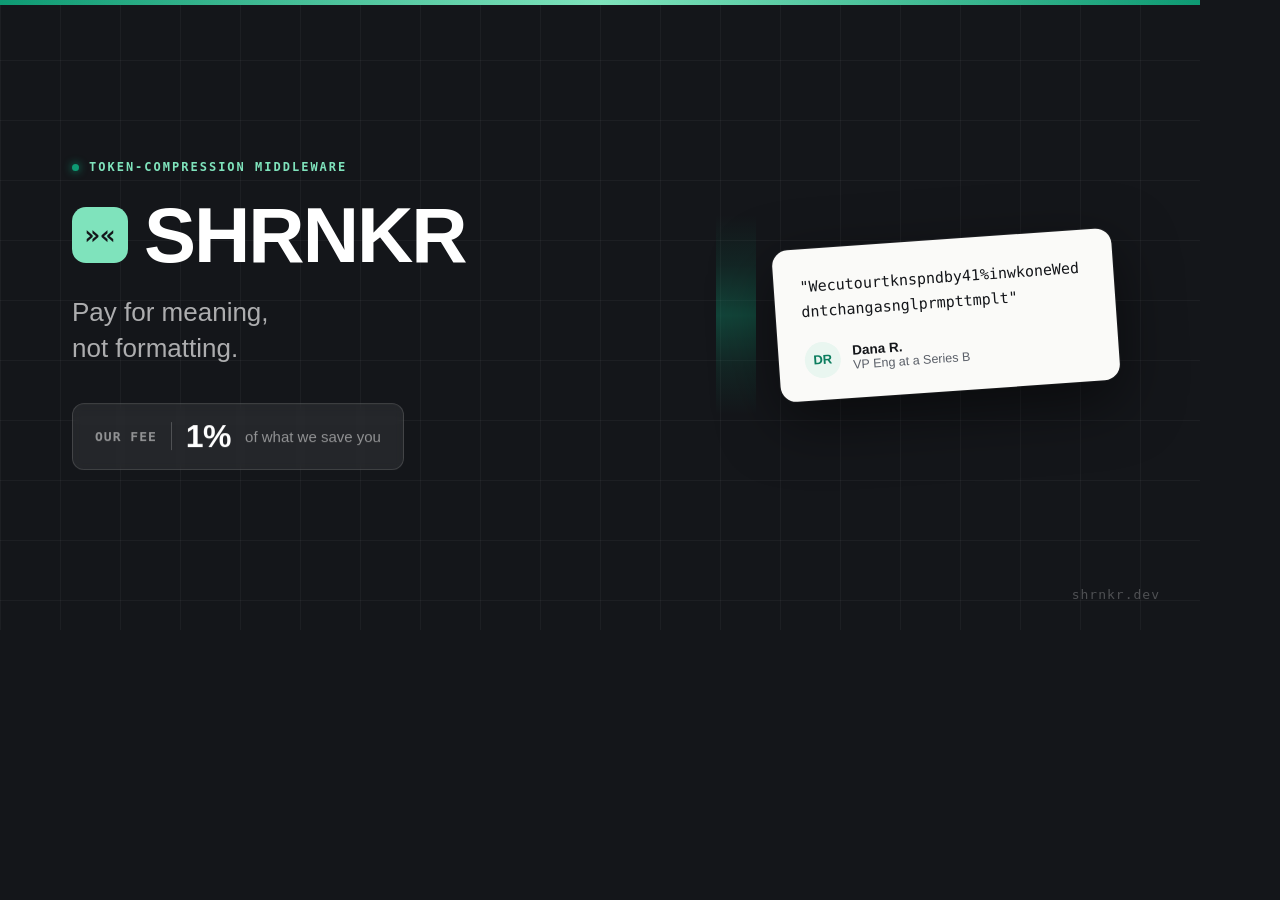
==== assets/og-template.html @ 459fc719 "v0.2.0 — full visual redesign, real compression passes (phrase detection, symbol substitution, JDSL)" ====
<!doctype html>
<html>
<head>
<meta charset="UTF-8" />
<style>
  * { margin: 0; padding: 0; box-sizing: border-box; }
  body {
    width: 1200px;
    height: 630px;
    overflow: hidden;
    font-family: "Helvetica Neue", Helvetica, Arial, sans-serif;
    background: #14161A;
    color: #fff;
    position: relative;
  }

  /* grid lines background */
  .bg-grid {
    position: absolute;
    inset: 0;
    background-image:
      linear-gradient(rgba(255,255,255,0.04) 1px, transparent 1px),
      linear-gradient(90deg, rgba(255,255,255,0.04) 1px, transparent 1px);
    background-size: 60px 60px;
  }

  /* mint accent bar top */
  .accent-bar {
    position: absolute;
    top: 0; left: 0; right: 0;
    height: 5px;
    background: linear-gradient(90deg, #0E9A73, #7FE3BC, #0E9A73);
  }

  /* main content */
  .content {
    position: absolute;
    left: 72px;
    top: 50%;
    transform: translateY(-50%);
    max-width: 660px;
  }

  .eyebrow {
    display: flex;
    align-items: center;
    gap: 10px;
    font-size: 12px;
    font-weight: 600;
    letter-spacing: 2px;
    text-transform: uppercase;
    color: #7FE3BC;
    margin-bottom: 22px;
    font-family: ui-monospace, "Cascadia Code", "SF Mono", monospace;
  }

  .eyebrow .dot {
    width: 7px;
    height: 7px;
    border-radius: 50%;
    background: #0E9A73;
    box-shadow: 0 0 8px #0E9A73;
  }

  .brand-row {
    display: flex;
    align-items: center;
    gap: 16px;
    margin-bottom: 20px;
  }

  .logo-icon {
    width: 56px;
    height: 56px;
    border-radius: 14px;
    background: #7FE3BC;
    color: #14161A;
    font-family: ui-monospace, "Cascadia Code", "SF Mono", monospace;
    font-size: 26px;
    font-weight: 700;
    display: flex;
    align-items: center;
    justify-content: center;
  }

  .brand {
    font-size: 78px;
    font-weight: 800;
    line-height: 1;
    letter-spacing: -2px;
    color: #fff;
  }

  .tagline {
    font-size: 26px;
    font-weight: 400;
    color: rgba(255,255,255,0.65);
    margin-bottom: 36px;
    line-height: 1.4;
  }

  /* fee pill */
  .pricing {
    display: inline-flex;
    align-items: center;
    gap: 14px;
    background: rgba(255,255,255,0.07);
    border: 1px solid rgba(255,255,255,0.14);
    border-radius: 12px;
    padding: 14px 22px;
    backdrop-filter: blur(4px);
  }

  .pricing-label {
    font-size: 13px;
    color: rgba(255,255,255,0.5);
    text-transform: uppercase;
    letter-spacing: 1px;
    font-weight: 600;
    font-family: ui-monospace, "Cascadia Code", "SF Mono", monospace;
  }

  .pricing-divider {
    width: 1px;
    height: 28px;
    background: rgba(255,255,255,0.2);
  }

  .pricing-amount {
    font-size: 32px;
    font-weight: 800;
    color: #fff;
    letter-spacing: -0.5px;
  }

  .pricing-per {
    font-size: 15px;
    color: rgba(255,255,255,0.5);
    font-weight: 400;
  }

  /* testimonial card illustration — a real quote, run through the real algorithm */
  .testimonial-card {
    position: absolute;
    right: 84px;
    top: 50%;
    transform: translateY(-50%) rotate(-4deg);
    width: 340px;
    border-radius: 16px;
    background: #FAFAF8;
    box-shadow: 0 20px 60px rgba(0,0,0,0.5), 0 0 0 1px rgba(255,255,255,0.05);
    padding: 26px 26px 22px;
  }

  .testimonial-quote {
    font-family: ui-monospace, "Cascadia Code", "SF Mono", monospace;
    font-size: 15px;
    line-height: 1.65;
    color: #14161A;
    word-break: break-all;
    margin-bottom: 18px;
  }

  .testimonial-who {
    display: flex;
    align-items: center;
    gap: 12px;
  }

  .testimonial-avatar {
    width: 36px;
    height: 36px;
    border-radius: 50%;
    background: #E9F6F0;
    color: #0B7D5E;
    font-family: "Helvetica Neue", Helvetica, Arial, sans-serif;
    font-weight: 700;
    font-size: 13px;
    display: flex;
    align-items: center;
    justify-content: center;
    flex-shrink: 0;
  }

  .testimonial-name {
    font-size: 13.5px;
    font-weight: 700;
    color: #14161A;
  }

  .testimonial-role {
    font-size: 12.5px;
    color: #5A5F68;
  }

  .scanner-line {
    position: absolute;
    right: 444px;
    top: 50%;
    transform: translateY(-50%);
    width: 40px;
    height: 200px;
    background: linear-gradient(to bottom, transparent, rgba(14,154,115,0.12), rgba(14,154,115,0.35), rgba(14,154,115,0.12), transparent);
  }

  /* domain label bottom right */
  .domain {
    position: absolute;
    bottom: 28px;
    right: 40px;
    font-size: 13px;
    color: rgba(255,255,255,0.25);
    letter-spacing: 1px;
    font-family: ui-monospace, "Cascadia Code", "SF Mono", monospace;
  }
</style>
</head>
<body>
  <div class="bg-grid"></div>
  <div class="accent-bar"></div>

  <div class="content">
    <div class="eyebrow"><span class="dot"></span>Token-Compression Middleware</div>
    <div class="brand-row">
      <div class="logo-icon">&raquo;&laquo;</div>
      <div class="brand">SHRNKR</div>
    </div>
    <div class="tagline">Pay for meaning,<br>not formatting.</div>
    <div class="pricing">
      <div class="pricing-label">Our fee</div>
      <div class="pricing-divider"></div>
      <div class="pricing-amount">1%</div>
      <div class="pricing-per">of what we save you</div>
    </div>
  </div>

  <div class="scanner-line"></div>

  <div class="testimonial-card">
    <div class="testimonial-quote">"Wecutourtknspndby41%inwkoneWeddntchangasnglprmpttmplt"</div>
    <div class="testimonial-who">
      <div class="testimonial-avatar">DR</div>
      <div>
        <div class="testimonial-name">Dana R.</div>
        <div class="testimonial-role">VP Eng at a Series B</div>
      </div>
    </div>
  </div>

  <div class="domain">shrnkr.dev</div>
</body>
</html>
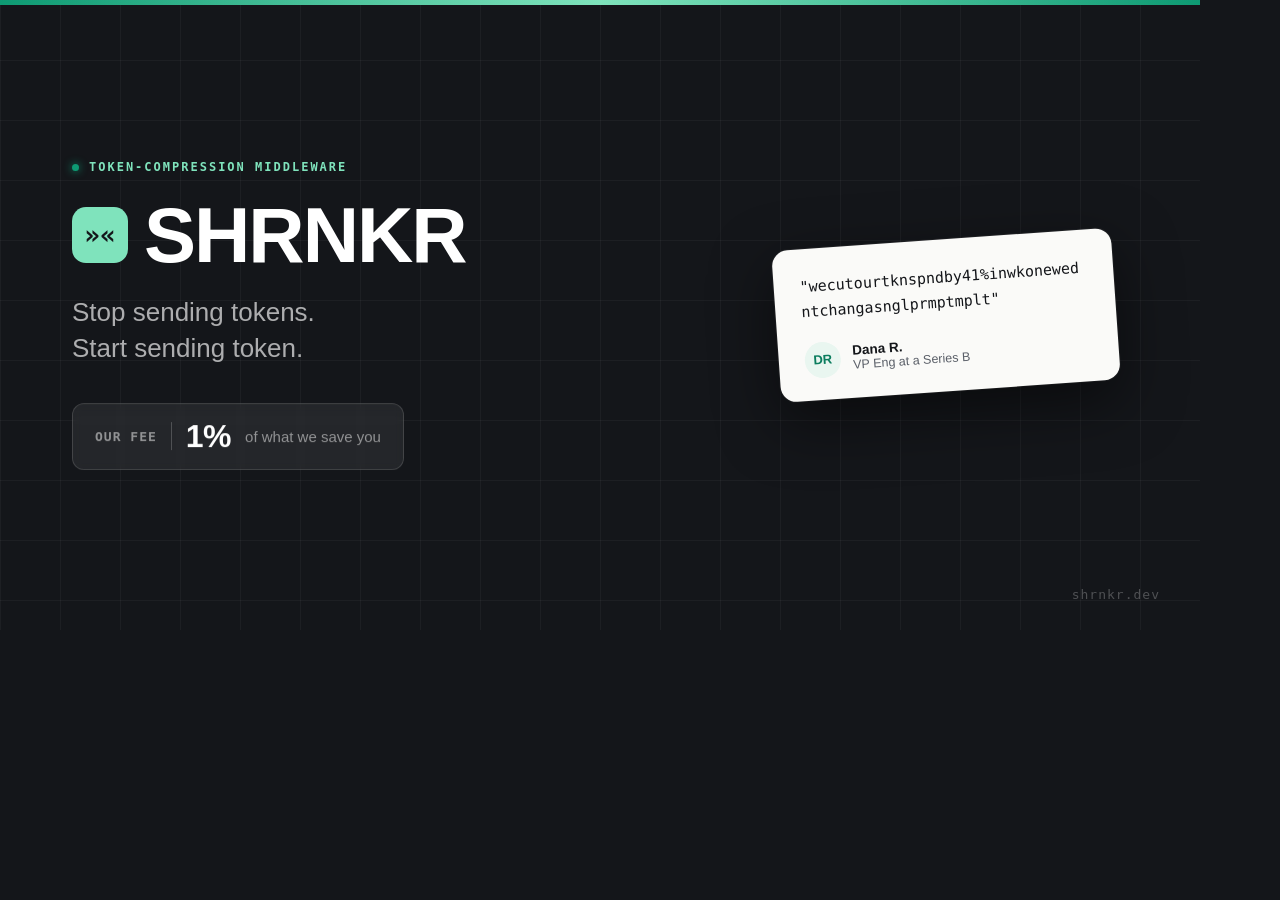
==== commit 28ed8f99: "v0.4.0 — compression redesign, live-typing headline, DLE pass, demo fee stat (#8) Word merging now s" ====
--- a/assets/og-template.html
+++ b/assets/og-template.html
@@ -1,5 +1,5 @@
 <!doctype html>
-<html>
+<html lang="en">
 <head>
 <meta charset="UTF-8" />
 <style>
@@ -193,16 +193,6 @@
     color: #5A5F68;
   }
 
-  .scanner-line {
-    position: absolute;
-    right: 444px;
-    top: 50%;
-    transform: translateY(-50%);
-    width: 40px;
-    height: 200px;
-    background: linear-gradient(to bottom, transparent, rgba(14,154,115,0.12), rgba(14,154,115,0.35), rgba(14,154,115,0.12), transparent);
-  }
-
   /* domain label bottom right */
   .domain {
     position: absolute;
@@ -225,7 +215,7 @@
       <div class="logo-icon">&raquo;&laquo;</div>
       <div class="brand">SHRNKR</div>
     </div>
-    <div class="tagline">Pay for meaning,<br>not formatting.</div>
+    <div class="tagline">Stop sending tokens.<br>Start sending token.</div>
     <div class="pricing">
       <div class="pricing-label">Our fee</div>
       <div class="pricing-divider"></div>
@@ -234,10 +224,8 @@
     </div>
   </div>
 
-  <div class="scanner-line"></div>
-
   <div class="testimonial-card">
-    <div class="testimonial-quote">"Wecutourtknspndby41%inwkoneWeddntchangasnglprmpttmplt"</div>
+    <div class="testimonial-quote">"wecutourtknspndby41%inwkonewedntchangasnglprmptmplt"</div>
     <div class="testimonial-who">
       <div class="testimonial-avatar">DR</div>
       <div>
